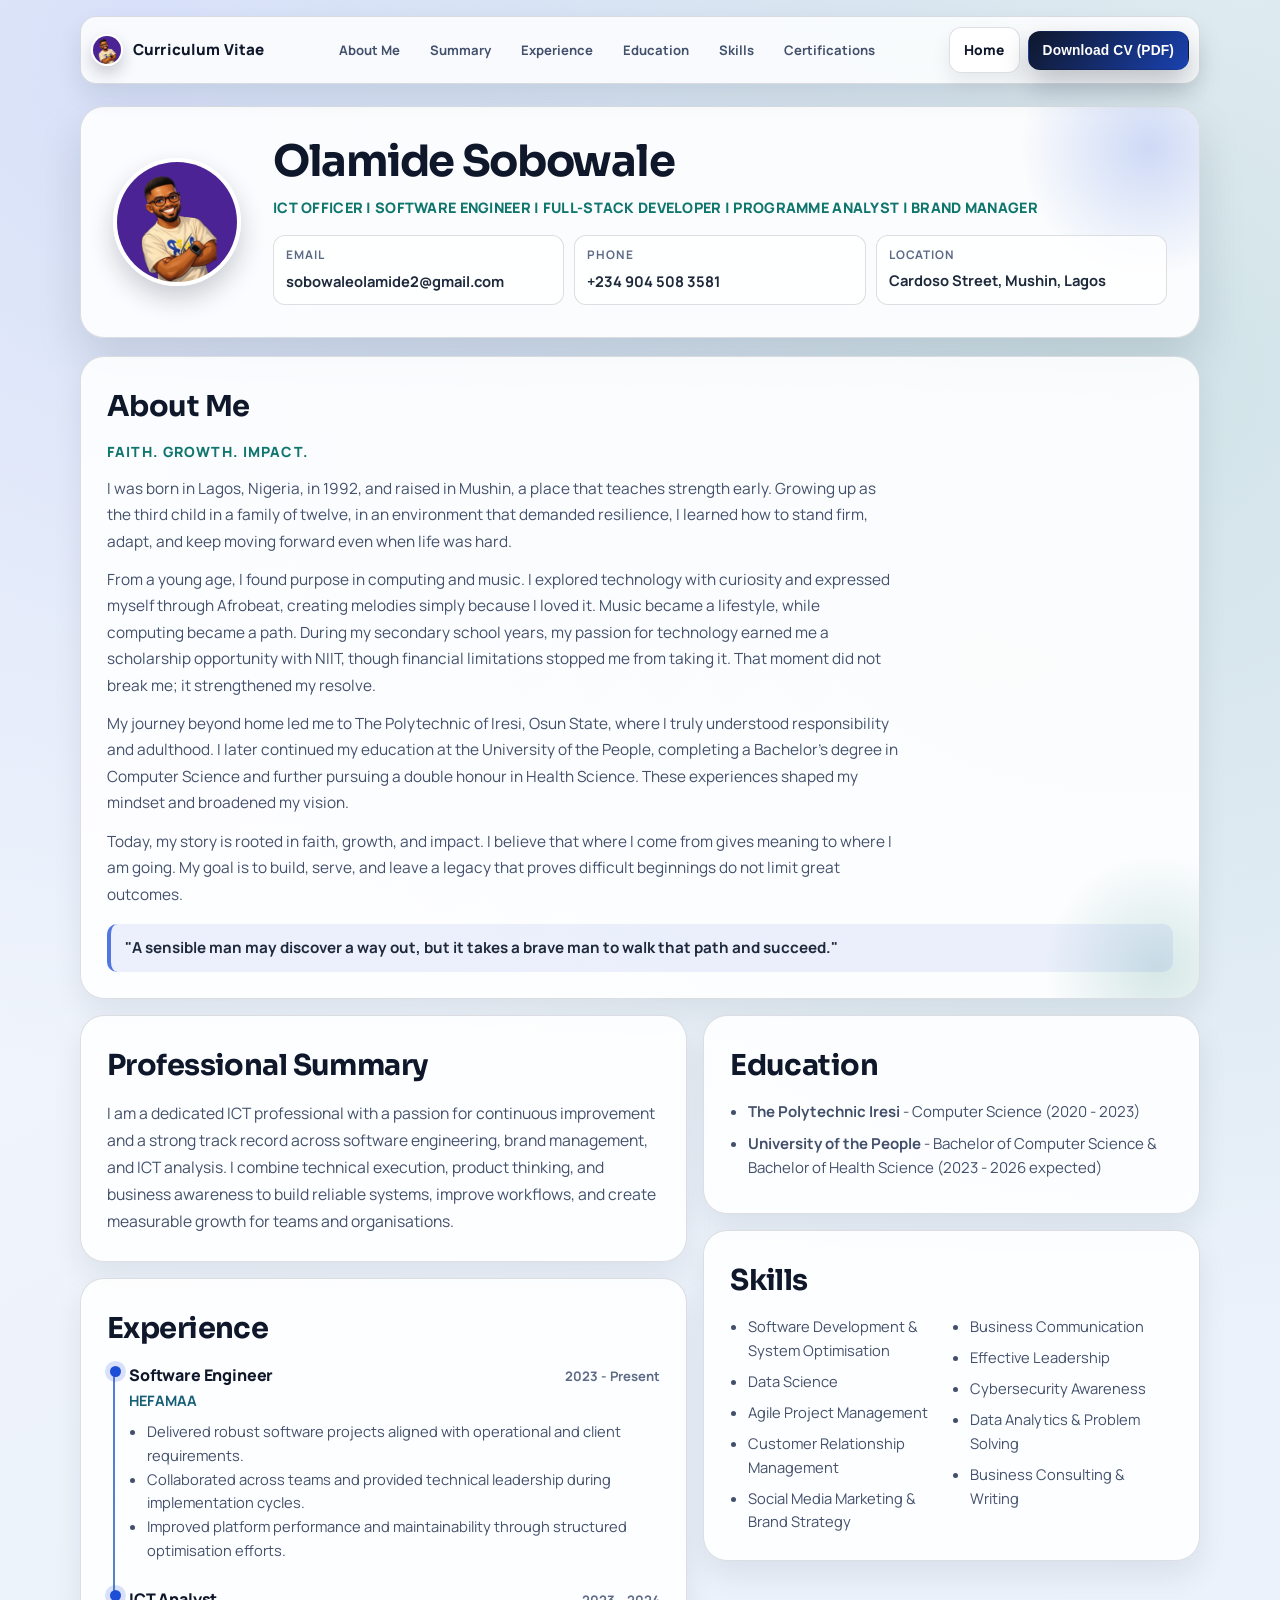
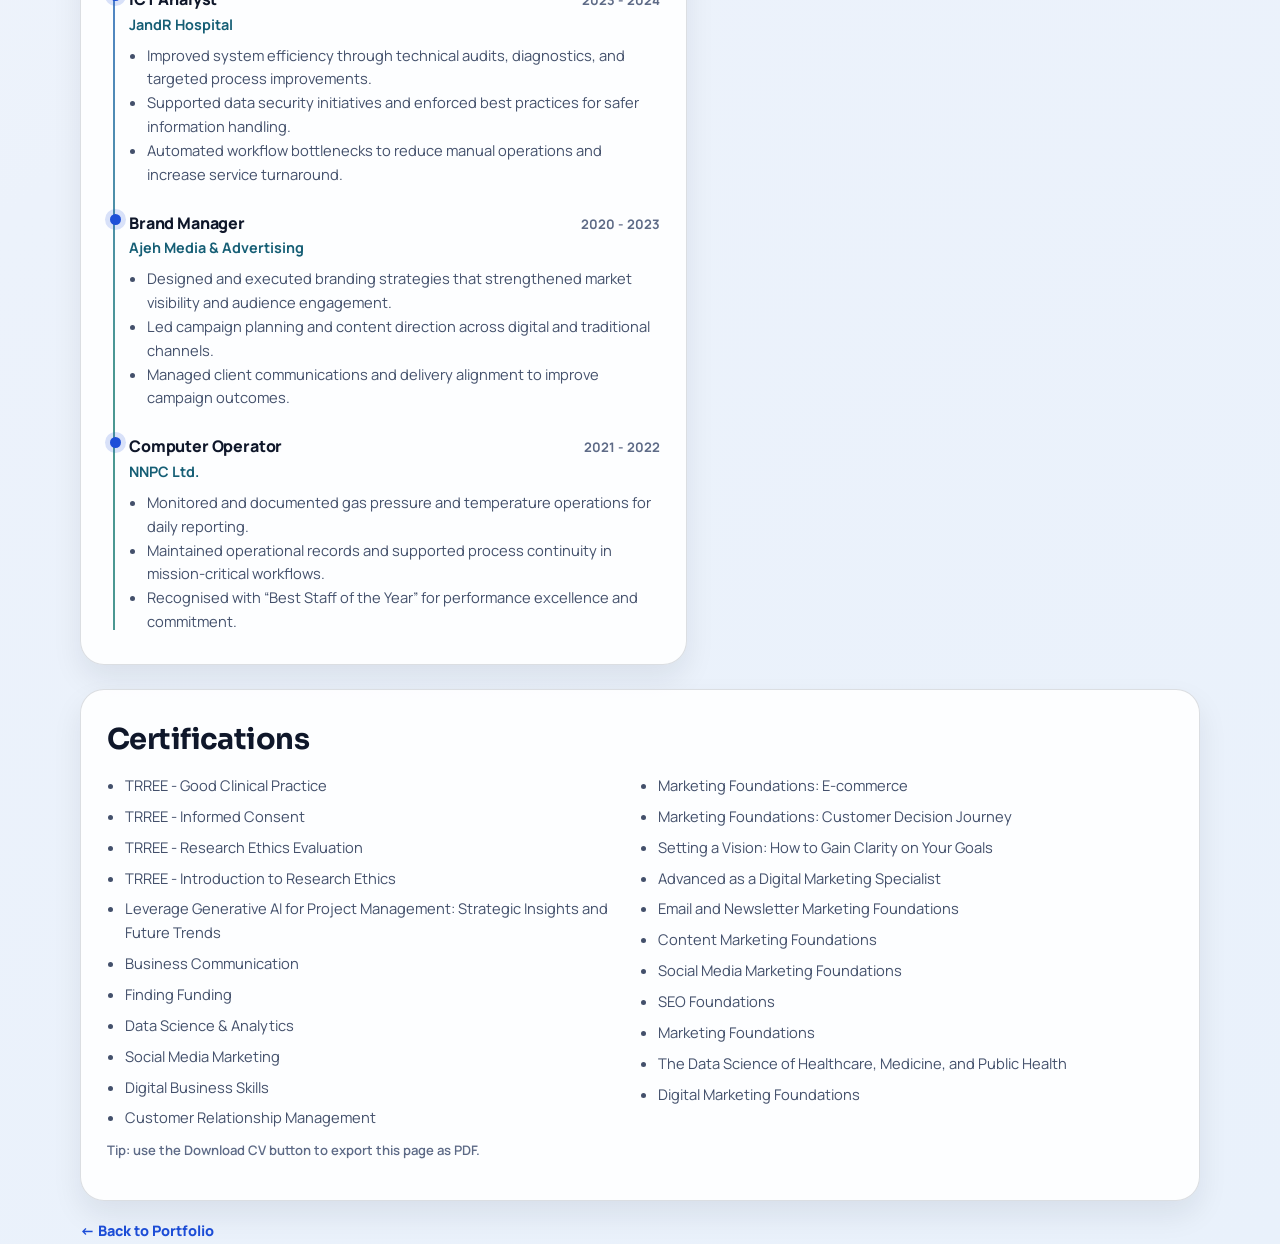
==== cv.html @ 7b36e2cd "Upgrade CV PDF output to premium professional print design" ====
<!DOCTYPE html>
<html lang="en">
<head>
  <meta charset="UTF-8">
  <meta name="viewport" content="width=device-width, initial-scale=1.0">
  <title>Olamide Sobowale | About Me & Curriculum Vitae</title>
  <meta name="description" content="About Me and Curriculum Vitae of Olamide Sobowale - ICT Officer, Software Engineer, FULL-STACK DEVELOPER, Programme Analyst, and Brand Manager.">
  <meta property="og:title" content="Olamide Sobowale | About Me & Curriculum Vitae">
  <meta property="og:description" content="Dedicated ICT professional with proven impact in software engineering, brand management, and ICT analysis.">
  <meta property="og:image" content="images/og.png">
  <meta property="og:type" content="website">
  <meta name="twitter:card" content="summary_large_image">
  <meta name="twitter:image" content="images/og.png">
  <link rel="icon" href="images/favicon.ico" type="image/x-icon">
  <link rel="shortcut icon" href="images/favicon.ico" type="image/x-icon">
  <link rel="preconnect" href="https://fonts.googleapis.com">
  <link rel="preconnect" href="https://fonts.gstatic.com" crossorigin>
  <link href="https://fonts.googleapis.com/css2?family=Manrope:wght@400;500;600;700;800&family=Sora:wght@600;700;800&display=swap" rel="stylesheet">
  <style>
    :root {
      --bg: #eef4fb;
      --ink: #0f172a;
      --muted: #43506b;
      --teal: #0f766e;
      --blue: #1d4ed8;
      --line: rgba(14, 31, 53, 0.14);
      --paper: rgba(255, 255, 255, 0.88);
      --radius-xl: 24px;
      --radius-lg: 16px;
      --shadow: 0 22px 46px rgba(11, 21, 39, 0.13);
    }

    * {
      box-sizing: border-box;
    }

    html {
      scroll-behavior: smooth;
    }

    body {
      margin: 0;
      font-family: "Manrope", "Sora", sans-serif;
      color: var(--ink);
      background:
        radial-gradient(circle at 12% 2%, rgba(29, 78, 216, 0.14), transparent 34%),
        radial-gradient(circle at 88% 13%, rgba(15, 118, 110, 0.14), transparent 36%),
        linear-gradient(148deg, #f5f8fd 0%, #ecf2fb 50%, #e9f1fb 100%);
      min-height: 100vh;
      line-height: 1.6;
    }

    a {
      color: inherit;
      text-decoration: none;
    }

    .container {
      width: min(1120px, 92vw);
      margin: 0 auto;
    }

    .page-nav {
      position: sticky;
      top: 12px;
      z-index: 50;
      margin-top: 16px;
      margin-bottom: 22px;
      border: 1px solid var(--line);
      border-radius: 16px;
      background: rgba(255, 255, 255, 0.82);
      box-shadow: 0 12px 26px rgba(8, 18, 34, 0.09);
      backdrop-filter: blur(9px);
      -webkit-backdrop-filter: blur(9px);
      padding: 10px;
      display: flex;
      align-items: center;
      justify-content: space-between;
      gap: 14px;
      flex-wrap: wrap;
    }

    .nav-left {
      display: flex;
      align-items: center;
      gap: 10px;
      font-weight: 800;
      font-size: 0.95rem;
      letter-spacing: 0.01em;
    }

    .nav-left img {
      width: 32px;
      height: 32px;
      border-radius: 999px;
      object-fit: cover;
      border: 2px solid #fff;
      box-shadow: 0 8px 16px rgba(11, 21, 39, 0.2);
    }

    .nav-links {
      display: flex;
      align-items: center;
      gap: 8px;
      flex-wrap: wrap;
    }

    .nav-links a {
      font-size: 0.82rem;
      font-weight: 700;
      color: var(--muted);
      padding: 7px 10px;
      border-radius: 10px;
      border: 1px solid transparent;
      transition: all 0.2s ease;
    }

    .nav-links a:hover,
    .nav-links a:focus-visible {
      border-color: rgba(29, 78, 216, 0.3);
      color: var(--ink);
      background: rgba(29, 78, 216, 0.08);
      outline: none;
    }

    .btn {
      display: inline-flex;
      align-items: center;
      justify-content: center;
      gap: 8px;
      border-radius: 12px;
      border: 1px solid transparent;
      cursor: pointer;
      font-size: 0.86rem;
      font-weight: 800;
      letter-spacing: 0.01em;
      padding: 11px 14px;
      transition: transform 0.22s ease, box-shadow 0.22s ease;
    }

    .btn-download {
      color: #fff;
      background: linear-gradient(130deg, #0f172a 0%, #1d4ed8 130%);
      box-shadow: 0 14px 28px rgba(11, 21, 39, 0.25);
    }

    .btn-download:hover,
    .btn-download:focus-visible {
      transform: translateY(-2px);
      box-shadow: 0 18px 34px rgba(11, 21, 39, 0.32);
      outline: none;
    }

    .nav-actions {
      display: inline-flex;
      align-items: center;
      gap: 8px;
      flex-wrap: wrap;
    }

    .btn-home {
      color: #0f172a;
      background: rgba(255, 255, 255, 0.9);
      border: 1px solid var(--line);
      box-shadow: 0 10px 20px rgba(11, 21, 39, 0.08);
    }

    .btn-home:hover,
    .btn-home:focus-visible {
      transform: translateY(-2px);
      box-shadow: 0 14px 28px rgba(11, 21, 39, 0.14);
      outline: none;
    }

    .hero {
      border: 1px solid var(--line);
      border-radius: var(--radius-xl);
      background: var(--paper);
      box-shadow: var(--shadow);
      padding: clamp(20px, 3vw, 32px);
      display: grid;
      grid-template-columns: 140px 1fr;
      gap: 20px;
      align-items: center;
      margin-bottom: 18px;
      position: relative;
      overflow: hidden;
    }

    .hero::after {
      content: "";
      position: absolute;
      width: 260px;
      height: 260px;
      border-radius: 999px;
      right: -80px;
      top: -90px;
      background: radial-gradient(circle at center, rgba(29, 78, 216, 0.2), transparent 70%);
      pointer-events: none;
    }

    .avatar {
      width: 128px;
      height: 128px;
      border-radius: 999px;
      border: 4px solid #fff;
      box-shadow: 0 12px 26px rgba(11, 21, 39, 0.2);
      object-fit: cover;
      position: relative;
      z-index: 1;
    }

    .name {
      margin: 0;
      font-family: "Sora", "Manrope", sans-serif;
      font-size: clamp(1.8rem, 4vw, 2.7rem);
      line-height: 1.08;
      letter-spacing: -0.03em;
      position: relative;
      z-index: 1;
    }

    .tagline {
      margin: 10px 0 0;
      color: #0f766e;
      font-weight: 800;
      letter-spacing: 0.02em;
      text-transform: uppercase;
      font-size: 0.9rem;
      position: relative;
      z-index: 1;
    }

    .contact-grid {
      margin-top: 16px;
      display: grid;
      grid-template-columns: repeat(3, minmax(0, 1fr));
      gap: 10px;
      position: relative;
      z-index: 1;
    }

    .contact-item {
      border: 1px solid var(--line);
      border-radius: 12px;
      padding: 10px 12px;
      background: rgba(255, 255, 255, 0.8);
      min-height: 62px;
    }

    .contact-item span {
      display: block;
      font-size: 0.74rem;
      color: #5d6a86;
      text-transform: uppercase;
      letter-spacing: 0.08em;
      font-weight: 700;
      margin-bottom: 4px;
    }

    .contact-item p,
    .contact-item a {
      margin: 0;
      font-size: 0.92rem;
      font-weight: 700;
      color: #1e293b;
      word-break: break-word;
    }

    .layout {
      display: grid;
      grid-template-columns: 1.1fr 0.9fr;
      gap: 16px;
      margin-bottom: 24px;
    }

    .card {
      border: 1px solid var(--line);
      border-radius: var(--radius-xl);
      background: var(--paper);
      box-shadow: 0 14px 30px rgba(11, 21, 39, 0.08);
      padding: clamp(18px, 2.8vw, 26px);
    }

    .card h2 {
      margin: 0 0 12px;
      font-family: "Sora", "Manrope", sans-serif;
      letter-spacing: -0.02em;
      font-size: clamp(1.3rem, 2.6vw, 1.8rem);
    }

    .summary {
      margin: 0;
      color: var(--muted);
      font-size: 0.98rem;
      line-height: 1.72;
    }

    .section-space {
      margin-top: 16px;
    }

    .about-card {
      margin-bottom: 16px;
      position: relative;
      overflow: hidden;
    }

    .about-card::after {
      content: "";
      position: absolute;
      right: -74px;
      bottom: -86px;
      width: 230px;
      height: 230px;
      border-radius: 999px;
      background: radial-gradient(circle at center, rgba(15, 118, 110, 0.16), transparent 70%);
      pointer-events: none;
    }

    .about-card > * {
      position: relative;
      z-index: 1;
    }

    .about-lead {
      margin: 0 0 12px;
      color: #0f766e;
      font-size: 0.88rem;
      letter-spacing: 0.08em;
      text-transform: uppercase;
      font-weight: 800;
    }

    .about-story {
      margin: 0;
      color: var(--muted);
      font-size: 0.96rem;
      line-height: 1.72;
      max-width: 88ch;
    }

    .about-story + .about-story {
      margin-top: 12px;
    }

    .about-quote {
      margin: 16px 0 0;
      padding: 12px 14px;
      border-left: 4px solid rgba(29, 78, 216, 0.75);
      border-radius: 10px;
      background: rgba(29, 78, 216, 0.08);
      color: #1e293b;
      font-size: 0.95rem;
      font-weight: 700;
    }

    .timeline {
      position: relative;
      margin-top: 2px;
      padding-left: 22px;
    }

    .timeline::before {
      content: "";
      position: absolute;
      left: 6px;
      top: 8px;
      bottom: 8px;
      width: 2px;
      background: linear-gradient(to bottom, #1d4ed8, #0f766e 70%);
      opacity: 0.75;
    }

    .role-item {
      position: relative;
      margin-bottom: 20px;
      padding-bottom: 4px;
    }

    .role-item:last-child {
      margin-bottom: 0;
    }

    .role-item::before {
      content: "";
      position: absolute;
      left: -19px;
      top: 3px;
      width: 11px;
      height: 11px;
      border-radius: 999px;
      background: #1d4ed8;
      box-shadow: 0 0 0 5px rgba(29, 78, 216, 0.16);
    }

    .role-head {
      display: flex;
      align-items: baseline;
      justify-content: space-between;
      gap: 12px;
      flex-wrap: wrap;
      margin-bottom: 6px;
    }

    .role-title {
      margin: 0;
      font-size: 1rem;
      font-weight: 800;
      letter-spacing: -0.01em;
    }

    .role-company {
      margin: 0;
      font-size: 0.9rem;
      font-weight: 700;
      color: #155e75;
    }

    .role-date {
      font-size: 0.82rem;
      font-weight: 700;
      color: #5d6a86;
    }

    .role-item ul {
      margin: 8px 0 0;
      padding-left: 18px;
      color: var(--muted);
      font-size: 0.92rem;
      line-height: 1.62;
    }

    .list {
      margin: 10px 0 0;
      padding-left: 18px;
      color: var(--muted);
      font-size: 0.94rem;
      line-height: 1.62;
    }

    .two-col-list {
      columns: 2;
      column-gap: 18px;
      margin: 10px 0 0;
      padding-left: 18px;
      color: var(--muted);
      font-size: 0.92rem;
      line-height: 1.62;
    }

    .two-col-list li,
    .list li {
      break-inside: avoid;
      margin-bottom: 7px;
    }

    .hint {
      margin-top: 10px;
      font-size: 0.82rem;
      color: #5d6a86;
      font-weight: 600;
    }

    .back-link {
      display: inline-flex;
      align-items: center;
      gap: 8px;
      margin-top: 18px;
      font-size: 0.9rem;
      font-weight: 800;
      color: #1d4ed8;
    }

    .back-link:hover {
      text-decoration: underline;
      text-underline-offset: 3px;
    }

    .reveal {
      opacity: 0;
      transform: translateY(24px);
      transition: opacity 0.75s ease, transform 0.75s ease;
    }

    .reveal.visible {
      opacity: 1;
      transform: translateY(0);
    }

    @media (max-width: 980px) {
      .layout {
        grid-template-columns: 1fr;
      }

      .contact-grid {
        grid-template-columns: 1fr;
      }

      .two-col-list {
        columns: 1;
      }
    }

    @media (max-width: 720px) {
      .page-nav {
        top: 6px;
      }

      .hero {
        grid-template-columns: 1fr;
        text-align: left;
      }

      .avatar {
        width: 104px;
        height: 104px;
      }
    }

    @page {
      size: A4;
      margin: 0;
    }

    @media print {
      html,
      body {
        width: 210mm;
        height: 297mm;
        margin: 0 !important;
        padding: 0 !important;
        background: #e9eef6;
        color: #0f172a;
        font-size: 10px;
        line-height: 1.35;
        font-family: "Manrope", "Sora", sans-serif;
        -webkit-print-color-adjust: exact;
        print-color-adjust: exact;
      }

      .page-nav,
      .hint,
      .back-link,
      #about-me {
        display: none !important;
      }

      .container {
        width: 210mm;
        max-width: 210mm;
        height: 297mm;
        margin: 0 auto;
        padding: 10mm 12mm 9mm;
        background: #ffffff;
        display: flex;
        flex-direction: column;
      }

      .hero,
      .card {
        box-shadow: none;
        border-color: #d4deea;
        background: #fff;
        border-radius: 6px;
      }

      .hero {
        margin-bottom: 4mm;
        padding: 7mm 8mm 6mm;
        grid-template-columns: 26mm 1fr;
        gap: 6mm;
        border: 0;
        border-radius: 8px;
        background: linear-gradient(135deg, #0f172a 0%, #1d4ed8 100%);
        color: #f8fbff;
        break-inside: avoid;
        page-break-inside: avoid;
      }

      .hero::after {
        display: none;
      }

      .avatar {
        width: 24mm;
        height: 24mm;
        border-width: 1.5mm;
        border-color: rgba(255, 255, 255, 0.9);
        box-shadow: none;
      }

      .name {
        font-size: 21px;
        line-height: 1.06;
        color: #ffffff;
        letter-spacing: -0.01em;
      }

      .tagline {
        margin-top: 1.6mm;
        margin-bottom: 2.1mm;
        font-size: 7.8px;
        letter-spacing: 0.08em;
        color: rgba(248, 251, 255, 0.92);
      }

      .contact-grid {
        margin-top: 0;
        display: flex;
        flex-wrap: wrap;
        gap: 1.8mm 3mm;
      }

      .contact-item {
        min-height: 0;
        border: 0;
        border-radius: 999px;
        padding: 1.3mm 2.4mm;
        background: rgba(255, 255, 255, 0.14);
        display: inline-flex;
        align-items: center;
        gap: 1.1mm;
      }

      .contact-item span {
        font-size: 6px;
        margin: 0;
        color: rgba(248, 251, 255, 0.78);
      }

      .contact-item p,
      .contact-item a {
        font-size: 7.8px;
        color: #ffffff;
        font-weight: 700;
        word-break: normal;
      }

      .layout {
        grid-template-columns: 1.35fr 0.95fr;
        gap: 4mm;
        margin-bottom: 3.5mm;
      }

      .card {
        padding: 3.3mm 3.6mm;
        break-inside: avoid;
        page-break-inside: avoid;
      }

      .card h2 {
        margin: 0 0 2.4mm;
        font-size: 10.2px;
        letter-spacing: 0.08em;
        text-transform: uppercase;
        color: #0f172a;
        padding-bottom: 1.2mm;
        border-bottom: 1px solid #dbe5f2;
      }

      .summary {
        font-size: 8px;
        line-height: 1.42;
        color: #334155;
      }

      .section-space {
        margin-top: 3.2mm;
      }

      .timeline {
        margin-top: 0;
        padding-left: 0;
      }

      .timeline::before {
        display: none;
      }

      .role-item {
        margin-bottom: 3mm;
        padding-bottom: 2.2mm;
        border-bottom: 1px dashed #dbe5f2;
      }

      .role-item:last-child {
        margin-bottom: 0;
        padding-bottom: 0;
        border-bottom: 0;
      }

      .role-item::before {
        display: none;
      }

      .role-head {
        margin-bottom: 1mm;
        gap: 1.4mm;
      }

      .role-title {
        font-size: 8.8px;
      }

      .role-company {
        font-size: 7.8px;
      }

      .role-date {
        font-size: 6.8px;
        color: #64748b;
      }

      .role-item ul {
        margin: 0;
        padding-left: 3.4mm;
        font-size: 7.2px;
        line-height: 1.36;
        color: #334155;
      }

      .role-item ul li {
        margin-bottom: 0.55mm;
      }

      .list,
      .two-col-list {
        margin: 0;
        padding-left: 3.4mm;
        font-size: 7.2px;
        line-height: 1.36;
        color: #334155;
      }

      .list li,
      .two-col-list li {
        margin-bottom: 0.6mm;
      }

      aside .two-col-list {
        columns: 1;
      }

      #certifications {
        margin-top: auto;
      }

      #certifications .two-col-list {
        columns: 2;
        column-gap: 4mm;
        font-size: 6.8px;
        line-height: 1.3;
      }

      .reveal {
        opacity: 1 !important;
        transform: none !important;
      }
    }
  </style>
</head>
<body>
  <div class="container">
    <nav class="page-nav" aria-label="CV section navigation">
      <div class="nav-left">
        <img src="images/image_12.png" alt="Portrait of Olamide Sobowale">
        <span>Curriculum Vitae</span>
      </div>

      <div class="nav-links">
        <a href="#about-me">About Me</a>
        <a href="#summary">Summary</a>
        <a href="#experience">Experience</a>
        <a href="#education">Education</a>
        <a href="#skills">Skills</a>
        <a href="#certifications">Certifications</a>
      </div>

      <div class="nav-actions">
        <a class="btn btn-home" href="index.html" aria-label="Go back to home page">Home</a>
        <button id="downloadPdfButton" class="btn btn-download" type="button" aria-label="Download CV as PDF">
          Download CV (PDF)
        </button>
      </div>
    </nav>

    <header class="hero reveal" role="banner">
      <img class="avatar" src="images/image_12.png" alt="Portrait photo of Olamide Sobowale">

      <div>
        <h1 class="name">Olamide Sobowale</h1>
        <p class="tagline">ICT Officer | Software Engineer | FULL-STACK DEVELOPER | Programme Analyst | Brand Manager</p>

        <div class="contact-grid" aria-label="Contact information">
          <div class="contact-item">
            <span>Email</span>
            <a href="mailto:sobowaleolamide2@gmail.com">sobowaleolamide2@gmail.com</a>
          </div>
          <div class="contact-item">
            <span>Phone</span>
            <a href="tel:+2349045083581">+234 904 508 3581</a>
          </div>
          <div class="contact-item">
            <span>Location</span>
            <p>Cardoso Street, Mushin, Lagos</p>
          </div>
        </div>
      </div>
    </header>

    <section id="about-me" class="card about-card reveal" aria-labelledby="about-me-title">
      <h2 id="about-me-title">About Me</h2>
      <p class="about-lead">Faith. Growth. Impact.</p>

      <p class="about-story">
        I was born in Lagos, Nigeria, in 1992, and raised in Mushin, a place that teaches strength early.
        Growing up as the third child in a family of twelve, in an environment that demanded resilience,
        I learned how to stand firm, adapt, and keep moving forward even when life was hard.
      </p>

      <p class="about-story">
        From a young age, I found purpose in computing and music. I explored technology with curiosity and expressed
        myself through Afrobeat, creating melodies simply because I loved it. Music became a lifestyle, while computing
        became a path. During my secondary school years, my passion for technology earned me a scholarship opportunity
        with NIIT, though financial limitations stopped me from taking it. That moment did not break me; it strengthened my resolve.
      </p>

      <p class="about-story">
        My journey beyond home led me to The Polytechnic of Iresi, Osun State, where I truly understood responsibility
        and adulthood. I later continued my education at the University of the People, completing a Bachelor's degree in
        Computer Science and further pursuing a double honour in Health Science. These experiences shaped my mindset and
        broadened my vision.
      </p>

      <p class="about-story">
        Today, my story is rooted in faith, growth, and impact. I believe that where I come from gives meaning to where
        I am going. My goal is to build, serve, and leave a legacy that proves difficult beginnings do not limit great outcomes.
      </p>

      <blockquote class="about-quote">
        "A sensible man may discover a way out, but it takes a brave man to walk that path and succeed."
      </blockquote>
    </section>

    <div class="layout">
      <main>
        <section id="summary" class="card reveal" aria-labelledby="summary-title">
          <h2 id="summary-title">Professional Summary</h2>
          <p class="summary">
            I am a dedicated ICT professional with a passion for continuous improvement and a strong track record across software
            engineering, brand management, and ICT analysis. I combine technical execution, product thinking, and business awareness to
            build reliable systems, improve workflows, and create measurable growth for teams and organisations.
          </p>
        </section>

        <section id="experience" class="card section-space reveal" aria-labelledby="experience-title">
          <h2 id="experience-title">Experience</h2>

          <div class="timeline">
            <article class="role-item">
              <div class="role-head">
                <div>
                  <p class="role-title">Software Engineer</p>
                  <p class="role-company">HEFAMAA</p>
                </div>
                <span class="role-date">2023 - Present</span>
              </div>
              <ul>
                <li>Delivered robust software projects aligned with operational and client requirements.</li>
                <li>Collaborated across teams and provided technical leadership during implementation cycles.</li>
                <li>Improved platform performance and maintainability through structured optimisation efforts.</li>
              </ul>
            </article>

            <article class="role-item">
              <div class="role-head">
                <div>
                  <p class="role-title">ICT Analyst</p>
                  <p class="role-company">JandR Hospital</p>
                </div>
                <span class="role-date">2023 - 2024</span>
              </div>
              <ul>
                <li>Improved system efficiency through technical audits, diagnostics, and targeted process improvements.</li>
                <li>Supported data security initiatives and enforced best practices for safer information handling.</li>
                <li>Automated workflow bottlenecks to reduce manual operations and increase service turnaround.</li>
              </ul>
            </article>

            <article class="role-item">
              <div class="role-head">
                <div>
                  <p class="role-title">Brand Manager</p>
                  <p class="role-company">Ajeh Media &amp; Advertising</p>
                </div>
                <span class="role-date">2020 - 2023</span>
              </div>
              <ul>
                <li>Designed and executed branding strategies that strengthened market visibility and audience engagement.</li>
                <li>Led campaign planning and content direction across digital and traditional channels.</li>
                <li>Managed client communications and delivery alignment to improve campaign outcomes.</li>
              </ul>
            </article>

            <article class="role-item">
              <div class="role-head">
                <div>
                  <p class="role-title">Computer Operator</p>
                  <p class="role-company">NNPC Ltd.</p>
                </div>
                <span class="role-date">2021 - 2022</span>
              </div>
              <ul>
                <li>Monitored and documented gas pressure and temperature operations for daily reporting.</li>
                <li>Maintained operational records and supported process continuity in mission-critical workflows.</li>
                <li>Recognised with “Best Staff of the Year” for performance excellence and commitment.</li>
              </ul>
            </article>
          </div>
        </section>
      </main>

      <aside>
        <section id="education" class="card reveal" aria-labelledby="education-title">
          <h2 id="education-title">Education</h2>
          <ul class="list">
            <li><strong>The Polytechnic Iresi</strong> - Computer Science (2020 - 2023)</li>
            <li><strong>University of the People</strong> - Bachelor of Computer Science &amp; Bachelor of Health Science (2023 - 2026 expected)</li>
          </ul>
        </section>

        <section id="skills" class="card section-space reveal" aria-labelledby="skills-title">
          <h2 id="skills-title">Skills</h2>
          <ul class="two-col-list">
            <li>Software Development &amp; System Optimisation</li>
            <li>Data Science</li>
            <li>Agile Project Management</li>
            <li>Customer Relationship Management</li>
            <li>Social Media Marketing &amp; Brand Strategy</li>
            <li>Business Communication</li>
            <li>Effective Leadership</li>
            <li>Cybersecurity Awareness</li>
            <li>Data Analytics &amp; Problem Solving</li>
            <li>Business Consulting &amp; Writing</li>
          </ul>
        </section>
      </aside>
    </div>

    <section id="certifications" class="card reveal" aria-labelledby="certifications-title">
      <h2 id="certifications-title">Certifications</h2>
      <ul class="two-col-list">
        <li>TRREE - Good Clinical Practice</li>
        <li>TRREE - Informed Consent</li>
        <li>TRREE - Research Ethics Evaluation</li>
        <li>TRREE - Introduction to Research Ethics</li>
        <li>Leverage Generative AI for Project Management: Strategic Insights and Future Trends</li>
        <li>Business Communication</li>
        <li>Finding Funding</li>
        <li>Data Science &amp; Analytics</li>
        <li>Social Media Marketing</li>
        <li>Digital Business Skills</li>
        <li>Customer Relationship Management</li>
        <li>Marketing Foundations: E-commerce</li>
        <li>Marketing Foundations: Customer Decision Journey</li>
        <li>Setting a Vision: How to Gain Clarity on Your Goals</li>
        <li>Advanced as a Digital Marketing Specialist</li>
        <li>Email and Newsletter Marketing Foundations</li>
        <li>Content Marketing Foundations</li>
        <li>Social Media Marketing Foundations</li>
        <li>SEO Foundations</li>
        <li>Marketing Foundations</li>
        <li>The Data Science of Healthcare, Medicine, and Public Health</li>
        <li>Digital Marketing Foundations</li>
      </ul>
      <p class="hint">Tip: use the Download CV button to export this page as PDF.</p>
    </section>

    <a class="back-link" href="index.html" aria-label="Back to portfolio home">← Back to Portfolio</a>
  </div>

  <script>
    const titleBeforePrint = document.title;
    const downloadPdfButton = document.getElementById("downloadPdfButton");

    if (downloadPdfButton) {
      downloadPdfButton.addEventListener("click", () => {
        document.title = "Olamide-Sobowale-CV";
        window.print();
        setTimeout(() => {
          document.title = titleBeforePrint;
        }, 300);
      });
    }

    const observer = new IntersectionObserver((entries) => {
      entries.forEach((entry) => {
        if (entry.isIntersecting) {
          entry.target.classList.add("visible");
          observer.unobserve(entry.target);
        }
      });
    }, { threshold: 0.18 });

    document.querySelectorAll(".reveal").forEach((el) => observer.observe(el));
  </script>
</body>
</html>
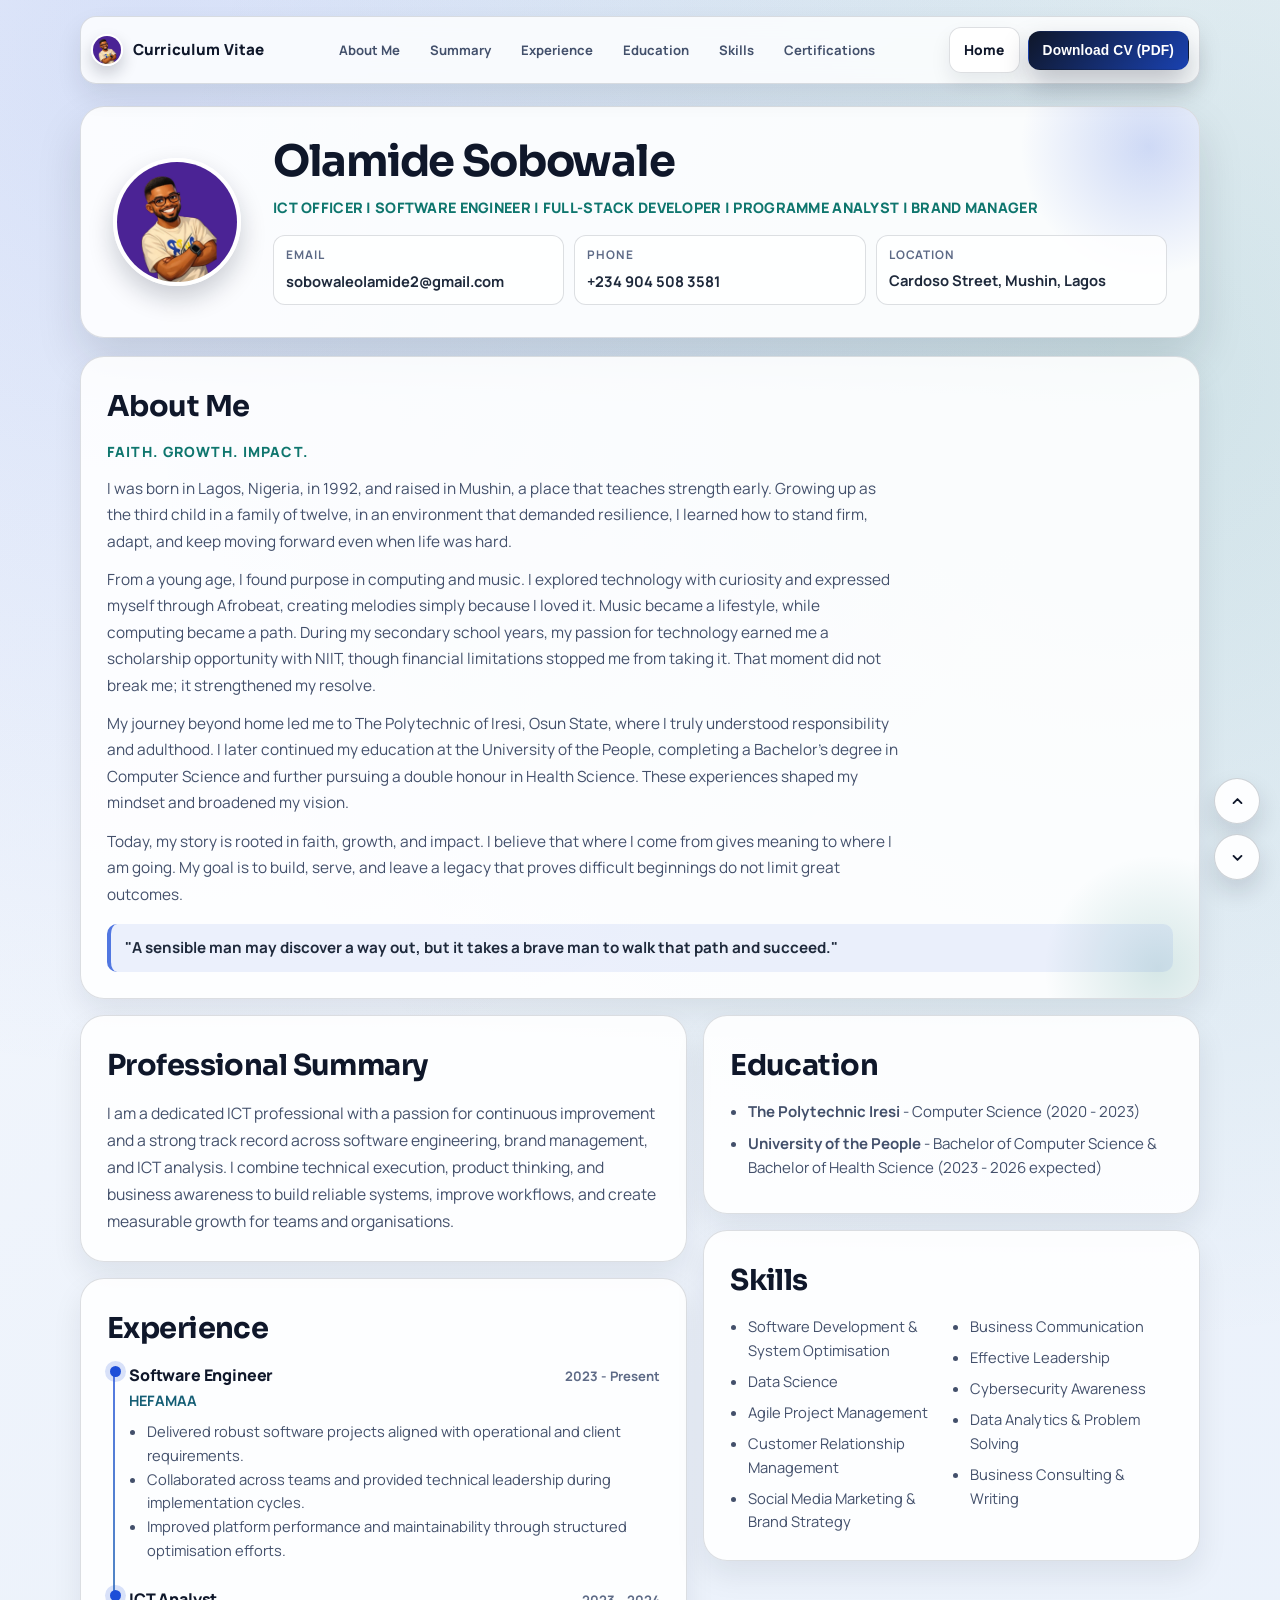
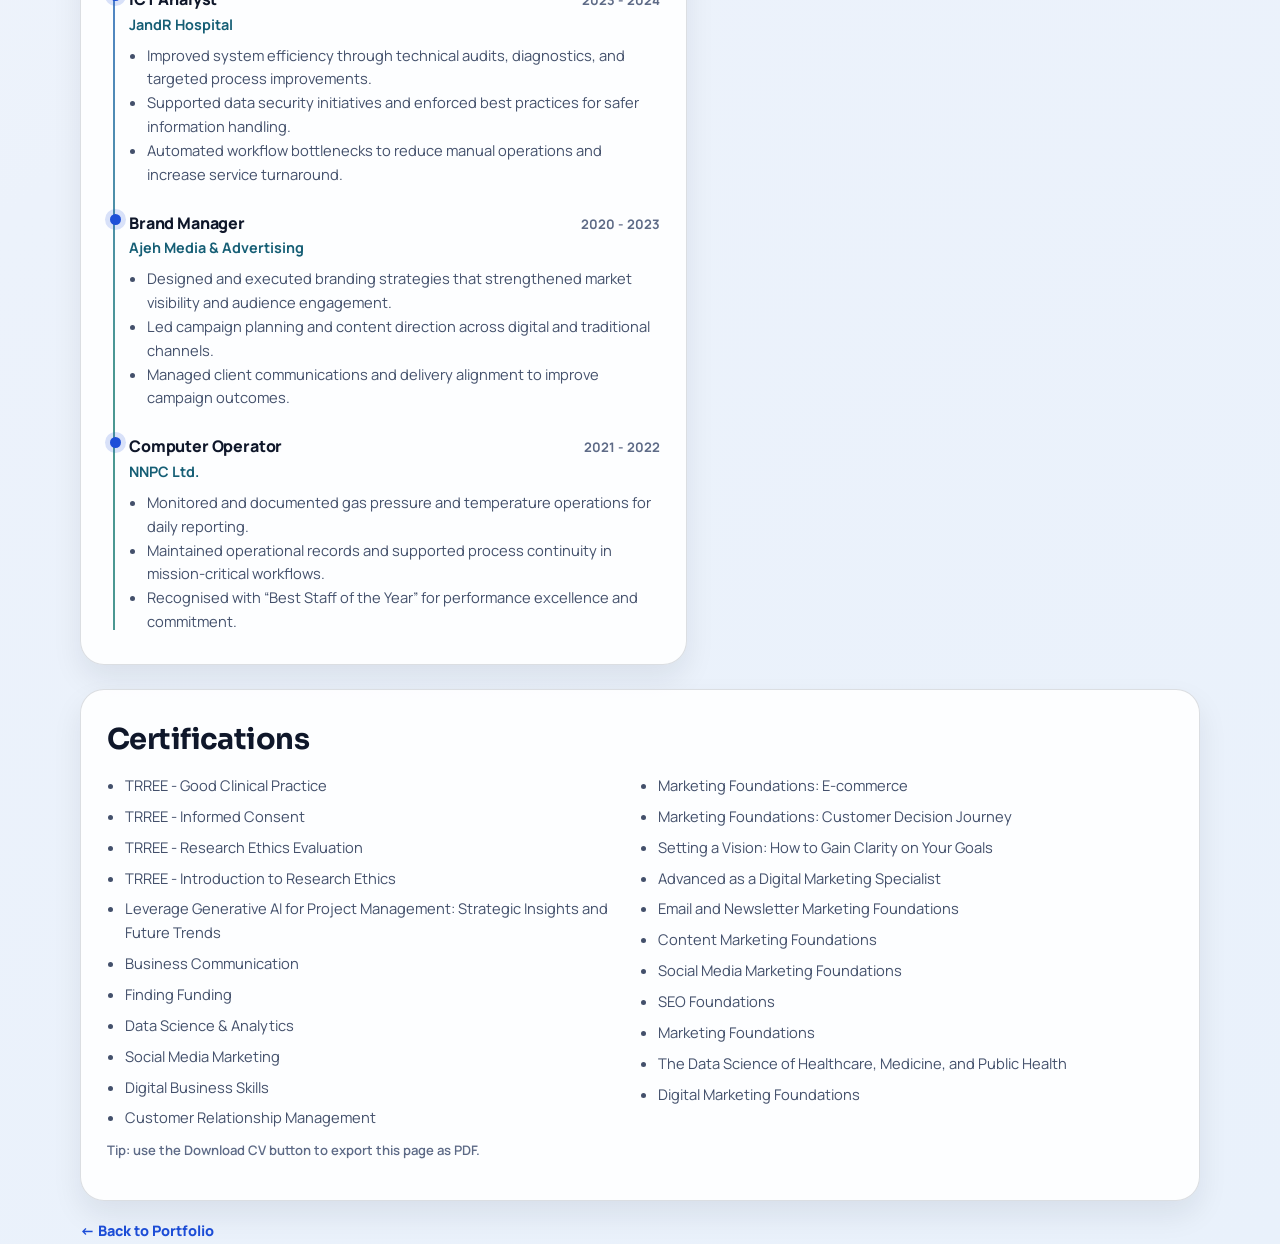
==== commit d8e4eb72: "Add floating scroll up/down controls across portfolio pages" ====
--- a/cv.html
+++ b/cv.html
@@ -477,6 +477,42 @@
       text-underline-offset: 3px;
     }
 
+    .scroll-fab-wrap {
+      position: fixed;
+      right: 20px;
+      bottom: 20px;
+      display: grid;
+      gap: 10px;
+      z-index: 60;
+    }
+
+    .scroll-fab {
+      width: 46px;
+      height: 46px;
+      border-radius: 999px;
+      border: 1px solid rgba(14, 31, 53, 0.2);
+      background: rgba(255, 255, 255, 0.94);
+      color: #0f172a;
+      display: inline-flex;
+      align-items: center;
+      justify-content: center;
+      box-shadow: 0 12px 24px rgba(11, 21, 39, 0.14);
+      cursor: pointer;
+      transition: transform 0.2s ease, box-shadow 0.2s ease, opacity 0.2s ease;
+    }
+
+    .scroll-fab:hover,
+    .scroll-fab:focus-visible {
+      transform: translateY(-2px);
+      box-shadow: 0 16px 28px rgba(11, 21, 39, 0.2);
+      outline: none;
+    }
+
+    .scroll-fab[hidden] {
+      opacity: 0;
+      pointer-events: none;
+    }
+
     .reveal {
       opacity: 0;
       transform: translateY(24px);
@@ -515,6 +551,17 @@
       .avatar {
         width: 104px;
         height: 104px;
+      }
+
+      .scroll-fab-wrap {
+        right: 14px;
+        bottom: 14px;
+        gap: 8px;
+      }
+
+      .scroll-fab {
+        width: 42px;
+        height: 42px;
       }
     }
 
@@ -532,8 +579,8 @@
         padding: 0 !important;
         background: #e9eef6;
         color: #0f172a;
-        font-size: 10px;
-        line-height: 1.35;
+        font-size: 11px;
+        line-height: 1.28;
         font-family: "Manrope", "Sora", sans-serif;
         -webkit-print-color-adjust: exact;
         print-color-adjust: exact;
@@ -542,16 +589,18 @@
       .page-nav,
       .hint,
       .back-link,
-      #about-me {
+      #about-me,
+      .scroll-fab-wrap {
         display: none !important;
       }
 
       .container {
         width: 210mm;
         max-width: 210mm;
-        height: 297mm;
+        min-height: 297mm;
+        height: auto;
         margin: 0 auto;
-        padding: 10mm 12mm 9mm;
+        padding: 7mm 8mm 6mm;
         background: #ffffff;
         display: flex;
         flex-direction: column;
@@ -566,13 +615,13 @@
       }
 
       .hero {
-        margin-bottom: 4mm;
-        padding: 7mm 8mm 6mm;
-        grid-template-columns: 26mm 1fr;
-        gap: 6mm;
-        border: 0;
-        border-radius: 8px;
-        background: linear-gradient(135deg, #0f172a 0%, #1d4ed8 100%);
+        margin-bottom: 2.6mm;
+        padding: 4mm 4.6mm 3.8mm;
+        grid-template-columns: 19mm 1fr;
+        gap: 3.5mm;
+        border: 1px solid rgba(255, 255, 255, 0.28);
+        border-radius: 6px;
+        background: linear-gradient(135deg, #4c1d95 0%, #6d28d9 100%);
         color: #f8fbff;
         break-inside: avoid;
         page-break-inside: avoid;
@@ -583,90 +632,93 @@
       }
 
       .avatar {
-        width: 24mm;
-        height: 24mm;
-        border-width: 1.5mm;
-        border-color: rgba(255, 255, 255, 0.9);
+        width: 17mm;
+        height: 17mm;
+        border-width: 1mm;
+        border-color: rgba(255, 255, 255, 0.95);
         box-shadow: none;
       }
 
       .name {
-        font-size: 21px;
-        line-height: 1.06;
+        font-size: 17px;
+        line-height: 1.08;
         color: #ffffff;
         letter-spacing: -0.01em;
       }
 
       .tagline {
-        margin-top: 1.6mm;
-        margin-bottom: 2.1mm;
-        font-size: 7.8px;
-        letter-spacing: 0.08em;
-        color: rgba(248, 251, 255, 0.92);
+        margin-top: 0.7mm;
+        margin-bottom: 1.6mm;
+        font-size: 8px;
+        letter-spacing: 0.05em;
+        color: rgba(248, 251, 255, 0.9);
       }
 
       .contact-grid {
         margin-top: 0;
-        display: flex;
-        flex-wrap: wrap;
-        gap: 1.8mm 3mm;
+        display: grid;
+        grid-template-columns: repeat(3, minmax(0, 1fr));
+        gap: 1.1mm 1.5mm;
       }
 
       .contact-item {
-        min-height: 0;
-        border: 0;
-        border-radius: 999px;
-        padding: 1.3mm 2.4mm;
-        background: rgba(255, 255, 255, 0.14);
-        display: inline-flex;
-        align-items: center;
-        gap: 1.1mm;
+        min-width: 0;
+        border: 1px solid rgba(255, 255, 255, 0.32);
+        border-radius: 4px;
+        padding: 1mm 1.2mm;
+        background: rgba(255, 255, 255, 0.16);
+        display: grid;
+        gap: 0.2mm;
       }
 
       .contact-item span {
         font-size: 6px;
         margin: 0;
-        color: rgba(248, 251, 255, 0.78);
+        letter-spacing: 0.04em;
+        text-transform: uppercase;
+        font-weight: 700;
+        color: rgba(248, 251, 255, 0.8);
       }
 
       .contact-item p,
       .contact-item a {
-        font-size: 7.8px;
+        font-size: 7px;
+        line-height: 1.15;
         color: #ffffff;
-        font-weight: 700;
-        word-break: normal;
+        font-weight: 600;
+        word-break: break-word;
       }
 
       .layout {
         grid-template-columns: 1.35fr 0.95fr;
-        gap: 4mm;
-        margin-bottom: 3.5mm;
+        gap: 3mm;
+        margin-bottom: 2.6mm;
       }
 
       .card {
-        padding: 3.3mm 3.6mm;
+        padding: 2.4mm 2.7mm;
         break-inside: avoid;
         page-break-inside: avoid;
       }
 
       .card h2 {
-        margin: 0 0 2.4mm;
-        font-size: 10.2px;
+        margin: 0 0 1.8mm;
+        font-size: 9px;
         letter-spacing: 0.08em;
         text-transform: uppercase;
         color: #0f172a;
-        padding-bottom: 1.2mm;
+        padding-bottom: 0.8mm;
         border-bottom: 1px solid #dbe5f2;
       }
 
       .summary {
-        font-size: 8px;
-        line-height: 1.42;
+        font-size: 11px;
+        line-height: 1.28;
         color: #334155;
       }
 
       .section-space {
-        margin-top: 3.2mm;
+        margin-top: 2.2mm;
       }
 
       .timeline {
@@ -679,8 +731,8 @@
       }
 
       .role-item {
-        margin-bottom: 3mm;
-        padding-bottom: 2.2mm;
+        margin-bottom: 2.1mm;
+        padding-bottom: 1.5mm;
         border-bottom: 1px dashed #dbe5f2;
       }
 
@@ -695,47 +747,47 @@
       }
 
       .role-head {
-        margin-bottom: 1mm;
-        gap: 1.4mm;
+        margin-bottom: 0.55mm;
+        gap: 1mm;
       }
 
       .role-title {
-        font-size: 8.8px;
+        font-size: 9px;
       }
 
       .role-company {
-        font-size: 7.8px;
+        font-size: 8px;
       }
 
       .role-date {
-        font-size: 6.8px;
+        font-size: 8px;
         color: #64748b;
       }
 
       .role-item ul {
         margin: 0;
-        padding-left: 3.4mm;
-        font-size: 7.2px;
-        line-height: 1.36;
+        padding-left: 3.1mm;
+        font-size: 11px;
+        line-height: 1.24;
         color: #334155;
       }
 
       .role-item ul li {
-        margin-bottom: 0.55mm;
+        margin-bottom: 0.35mm;
       }
 
       .list,
       .two-col-list {
         margin: 0;
-        padding-left: 3.4mm;
-        font-size: 7.2px;
-        line-height: 1.36;
+        padding-left: 3.1mm;
+        font-size: 11px;
+        line-height: 1.24;
         color: #334155;
       }
 
       .list li,
       .two-col-list li {
-        margin-bottom: 0.6mm;
+        margin-bottom: 0.35mm;
       }
 
       aside .two-col-list {
@@ -743,14 +795,14 @@
       }
 
       #certifications {
-        margin-top: auto;
+        margin-top: 1.8mm;
       }
 
       #certifications .two-col-list {
         columns: 2;
-        column-gap: 4mm;
-        font-size: 6.8px;
-        line-height: 1.3;
+        column-gap: 2.8mm;
+        font-size: 11px;
+        line-height: 1.2;
       }
 
       .reveal {
@@ -980,9 +1032,24 @@
     <a class="back-link" href="index.html" aria-label="Back to portfolio home">← Back to Portfolio</a>
   </div>
 
+  <div class="scroll-fab-wrap" aria-label="Scroll controls">
+    <button id="scrollTopBtn" class="scroll-fab" type="button" aria-label="Back to top" title="Back to top" hidden>
+      <svg viewBox="0 0 24 24" width="19" height="19" fill="none" stroke="currentColor" stroke-width="2.4" stroke-linecap="round" stroke-linejoin="round" aria-hidden="true">
+        <path d="M7 14l5-5 5 5"></path>
+      </svg>
+    </button>
+    <button id="scrollBottomBtn" class="scroll-fab" type="button" aria-label="Scroll to bottom" title="Scroll to bottom">
+      <svg viewBox="0 0 24 24" width="19" height="19" fill="none" stroke="currentColor" stroke-width="2.4" stroke-linecap="round" stroke-linejoin="round" aria-hidden="true">
+        <path d="M7 10l5 5 5-5"></path>
+      </svg>
+    </button>
+  </div>
+
   <script>
     const titleBeforePrint = document.title;
     const downloadPdfButton = document.getElementById("downloadPdfButton");
+    const scrollTopBtn = document.getElementById("scrollTopBtn");
+    const scrollBottomBtn = document.getElementById("scrollBottomBtn");
 
     if (downloadPdfButton) {
       downloadPdfButton.addEventListener("click", () => {
@@ -994,6 +1061,36 @@
       });
     }
 
+    const updateScrollButtons = () => {
+      const currentScroll = window.scrollY || document.documentElement.scrollTop;
+      const viewportHeight = window.innerHeight;
+      const fullHeight = document.documentElement.scrollHeight;
+
+      if (scrollTopBtn) {
+        scrollTopBtn.hidden = currentScroll < 100;
+      }
+
+      if (scrollBottomBtn) {
+        scrollBottomBtn.hidden = currentScroll + viewportHeight > fullHeight - 120;
+      }
+    };
+
+    if (scrollTopBtn) {
+      scrollTopBtn.addEventListener("click", () => {
+        window.scrollTo({ top: 0, behavior: "smooth" });
+      });
+    }
+
+    if (scrollBottomBtn) {
+      scrollBottomBtn.addEventListener("click", () => {
+        window.scrollTo({ top: document.documentElement.scrollHeight, behavior: "smooth" });
+      });
+    }
+
+    window.addEventListener("scroll", updateScrollButtons, { passive: true });
+    window.addEventListener("resize", updateScrollButtons);
+    updateScrollButtons();
+
     const observer = new IntersectionObserver((entries) => {
       entries.forEach((entry) => {
         if (entry.isIntersecting) {
